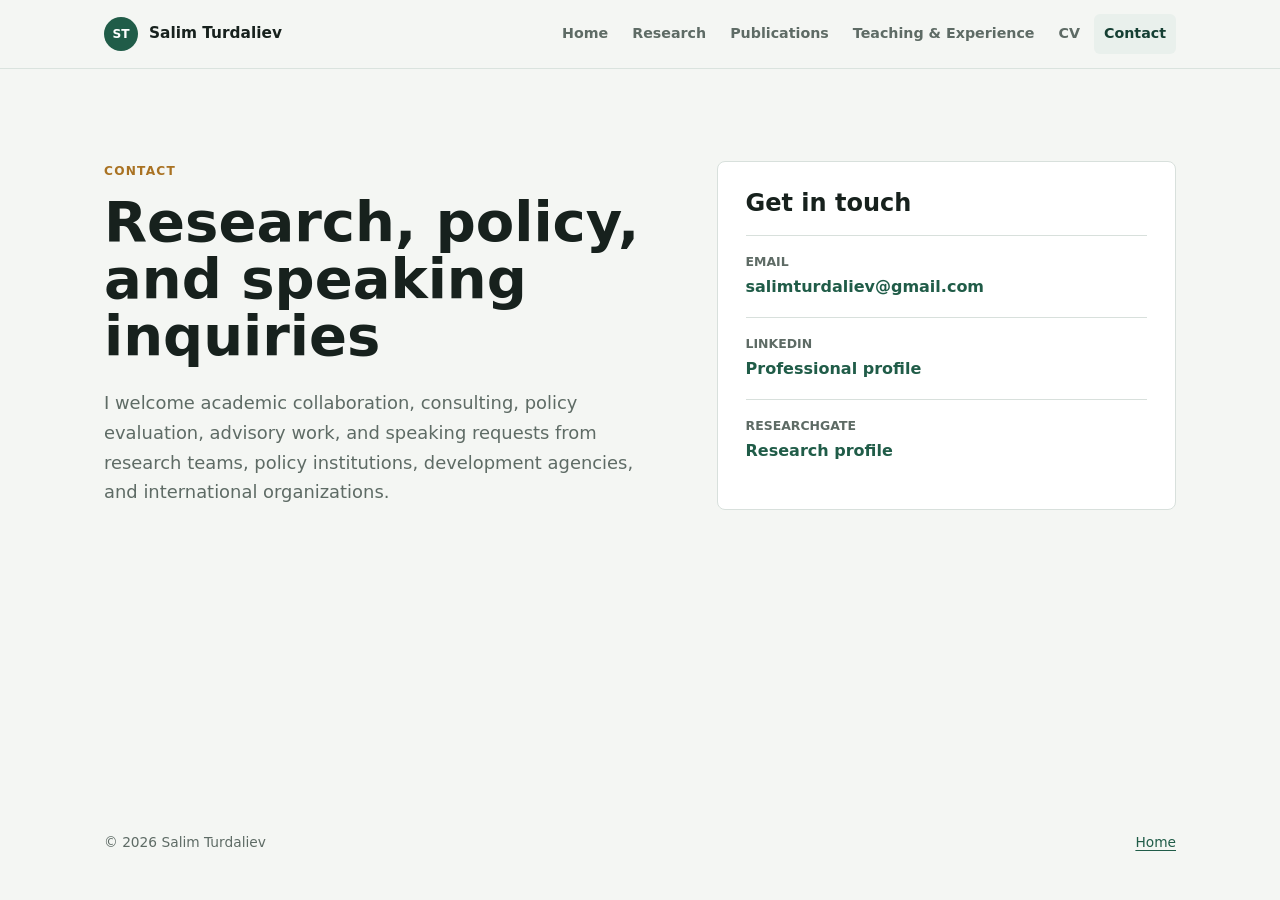
==== contact.html @ ae80848c "Add files via upload" ====
<!doctype html>
<html lang="en">
  <head><meta charset="utf-8"><meta name="viewport" content="width=device-width, initial-scale=1"><meta name="description" content="Contact Salim Turdaliev for research collaboration, policy analysis, consulting, and speaking inquiries."><title>Contact | Salim Turdaliev</title><link rel="icon" href="assets/favicon.svg" type="image/svg+xml"><link rel="stylesheet" href="styles.css?v=multipage-20260711"></head>
  <body>
    <a class="skip-link" href="#main">Skip to content</a>
    <header class="site-header"><nav class="nav" aria-label="Main navigation"><a class="brand" href="index.html"><span class="brand-mark" aria-hidden="true">ST</span><span>Salim Turdaliev</span></a><button class="nav-toggle" type="button" aria-expanded="false" aria-controls="nav-links"><span class="nav-toggle-bar"></span><span class="nav-toggle-bar"></span><span class="nav-toggle-bar"></span><span class="sr-only">Open menu</span></button><div class="nav-links" id="nav-links" data-nav-links><a href="index.html">Home</a><a href="research.html">Research</a><a href="publications.html">Publications</a><a href="teaching.html">Teaching &amp; Experience</a><a href="cv.html">CV</a><a class="active" aria-current="page" href="contact.html">Contact</a></div></nav></header>
    <main id="main" class="contact-page-main">
      <section class="contact-page section"><div><p class="eyebrow">Contact</p><h1>Research, policy, and speaking inquiries</h1><p>I welcome academic collaboration, consulting, policy evaluation, advisory work, and speaking requests from research teams, policy institutions, development agencies, and international organizations.</p></div><div class="contact-panel"><h2>Get in touch</h2><a class="contact-row" href="mailto:salimturdaliev@gmail.com"><span>Email</span><strong>salimturdaliev@gmail.com</strong></a><a class="contact-row" href="https://www.linkedin.com/in/salimturdaliev/" target="_blank" rel="noreferrer"><span>LinkedIn</span><strong>Professional profile</strong></a><a class="contact-row" href="https://www.researchgate.net/profile/Salim-Turdaliev" target="_blank" rel="noreferrer"><span>ResearchGate</span><strong>Research profile</strong></a></div></section>
    </main>
    <footer class="footer"><p>&copy; <span data-year></span> Salim Turdaliev</p><a href="index.html">Home</a></footer><script src="script.js"></script>
  </body>
</html>
---- styles.css ----
:root {
  --bg: #f4f6f3;
  --surface: #ffffff;
  --ink: #17211d;
  --muted: #5e6b65;
  --line: #d8e0dc;
  --forest: #205c48;
  --forest-dark: #153f33;
  --blue: #2c607b;
  --rust: #9c4f37;
  --gold: #a97222;
  --soft-green: #e9f0ec;
  --soft-blue: #e9f0f4;
  --soft-rust: #f5ebe7;
  --radius: 8px;
  --max-width: 1120px;
  --shadow: 0 20px 50px rgba(23, 33, 29, 0.1);
}

* {
  box-sizing: border-box;
}

html {
  scroll-behavior: smooth;
  scroll-padding-top: 76px;
}

body {
  margin: 0;
  background: var(--bg);
  color: var(--ink);
  font-family: Inter, ui-sans-serif, system-ui, -apple-system, BlinkMacSystemFont, "Segoe UI", sans-serif;
  line-height: 1.65;
}

img {
  display: block;
  max-width: 100%;
}

a {
  color: var(--forest);
  text-decoration-thickness: 0.08em;
  text-underline-offset: 0.22em;
}

a:hover {
  color: var(--blue);
}

h1,
h2,
h3,
h4,
p {
  margin-top: 0;
}

h1 {
  max-width: 700px;
  margin-bottom: 4px;
  font-size: clamp(3rem, 5.4vw, 4.8rem);
  line-height: 1.02;
  letter-spacing: 0;
}

h2 {
  margin-bottom: 18px;
  font-size: clamp(2rem, 3.6vw, 3.15rem);
  line-height: 1.12;
  letter-spacing: 0;
}

h3 {
  margin-bottom: 12px;
  font-size: 1.22rem;
  line-height: 1.35;
  letter-spacing: 0;
}

h4 {
  margin-bottom: 6px;
  font-size: 1.03rem;
  line-height: 1.42;
  letter-spacing: 0;
}

.skip-link,
.sr-only {
  position: absolute;
  width: 1px;
  height: 1px;
  padding: 0;
  margin: -1px;
  overflow: hidden;
  clip: rect(0, 0, 0, 0);
  white-space: nowrap;
  border: 0;
}

.skip-link:focus {
  width: auto;
  height: auto;
  margin: 14px;
  padding: 10px 14px;
  clip: auto;
  z-index: 30;
  border-radius: var(--radius);
  background: var(--ink);
  color: #fff;
}

.site-header {
  position: sticky;
  top: 0;
  z-index: 20;
  border-bottom: 1px solid rgba(216, 224, 220, 0.9);
  background: rgba(244, 246, 243, 0.94);
  backdrop-filter: blur(14px);
}

.nav {
  display: flex;
  align-items: center;
  justify-content: space-between;
  max-width: var(--max-width);
  min-height: 68px;
  margin: 0 auto;
  padding: 0 24px;
}

.brand {
  display: inline-flex;
  align-items: center;
  gap: 11px;
  color: var(--ink);
  font-size: 0.96rem;
  font-weight: 760;
  text-decoration: none;
}

.brand-mark {
  display: grid;
  width: 34px;
  height: 34px;
  place-items: center;
  border-radius: 50%;
  background: var(--forest);
  color: #fff;
  font-size: 0.76rem;
}

.nav-links {
  display: flex;
  align-items: center;
  gap: 4px;
}

.nav-links a {
  padding: 8px 10px;
  border-radius: 6px;
  color: var(--muted);
  font-size: 0.89rem;
  font-weight: 680;
  text-decoration: none;
}

.nav-links a:hover,
.nav-links a.active {
  background: var(--soft-green);
  color: var(--forest-dark);
}

.nav-toggle {
  display: none;
  width: 40px;
  height: 40px;
  padding: 0;
  border: 1px solid var(--line);
  border-radius: var(--radius);
  background: var(--surface);
}

.nav-toggle-bar {
  display: block;
  width: 17px;
  height: 2px;
  margin: 4px auto;
  background: var(--ink);
}

.section {
  max-width: var(--max-width);
  margin: 0 auto;
  padding: 88px 24px;
}

.hero {
  display: grid;
  grid-template-columns: minmax(0, 1.15fr) minmax(300px, 0.7fr);
  gap: 74px;
  align-items: center;
  min-height: min(720px, calc(100vh - 68px));
  padding-top: 64px;
  padding-bottom: 64px;
}

.hero-content {
  max-width: 670px;
}

.eyebrow {
  margin: 0 0 12px;
  color: var(--gold);
  font-size: 0.76rem;
  font-weight: 820;
  letter-spacing: 0.1em;
  text-transform: uppercase;
}

.degree {
  margin-bottom: 24px;
  color: var(--rust);
  font-size: 1.05rem;
  font-weight: 720;
}

.hero-copy {
  max-width: 640px;
  margin-bottom: 0;
  color: var(--muted);
  font-size: 1.18rem;
}

.hero-actions,
.contact-links,
.story-links {
  display: flex;
  flex-wrap: wrap;
  gap: 12px;
  margin-top: 28px;
}

.button {
  display: inline-flex;
  align-items: center;
  justify-content: center;
  min-height: 44px;
  padding: 10px 17px;
  border-radius: var(--radius);
  font-weight: 760;
  text-decoration: none;
  transition: transform 150ms ease, background 150ms ease, color 150ms ease;
}

.button:hover {
  transform: translateY(-1px);
}

.button.primary {
  background: var(--forest);
  color: #fff;
}

.button.primary:hover {
  background: var(--forest-dark);
  color: #fff;
}

.button.secondary {
  border: 1px solid var(--line);
  background: var(--surface);
  color: var(--forest-dark);
}

.portrait-panel {
  margin: 0;
}

.portrait-panel img {
  width: 100%;
  height: auto;
  border-radius: var(--radius);
  box-shadow: var(--shadow);
}

.portrait-panel figcaption {
  margin-top: 12px;
  color: var(--muted);
  font-size: 0.84rem;
  line-height: 1.45;
}

.signal-bar {
  display: grid;
  grid-template-columns: repeat(3, 1fr);
  max-width: var(--max-width);
  margin: 0 auto;
  overflow: hidden;
  border: 1px solid var(--line);
  border-radius: var(--radius);
  background: var(--line);
}

.signal-bar div {
  min-height: 104px;
  padding: 22px 24px;
  background: var(--surface);
}

.signal-bar strong,
.signal-bar span {
  display: block;
}

.signal-bar strong {
  margin-bottom: 5px;
  color: var(--forest-dark);
}

.signal-bar span {
  color: var(--muted);
  font-size: 0.9rem;
}

.two-column {
  display: grid;
  grid-template-columns: minmax(260px, 0.85fr) minmax(0, 1.15fr);
  gap: 76px;
}

.section-heading {
  max-width: 500px;
}

.section-heading.wide {
  max-width: 750px;
  margin-bottom: 36px;
}

#research .section-heading h2 {
  max-width: 620px;
  font-size: 2.35rem;
  line-height: 1.18;
}

.section-intro,
.prose p,
.profile-columns p,
.media-item p,
.contact-inner p {
  color: var(--muted);
}

.prose p {
  font-size: 1.04rem;
}

.section-band {
  max-width: none;
  border-top: 1px solid var(--line);
  border-bottom: 1px solid var(--line);
  background: var(--soft-green);
}

.section-band > * {
  max-width: var(--max-width);
  margin-right: auto;
  margin-left: auto;
}

.research-list {
  display: grid;
  max-width: var(--max-width);
  overflow: hidden;
  border: 1px solid var(--line);
  border-radius: var(--radius);
  background: var(--surface);
}

.research-story + .research-story {
  border-top: 1px solid var(--line);
}

.research-story summary {
  display: grid;
  grid-template-columns: 54px minmax(0, 1fr) auto;
  gap: 18px;
  align-items: center;
  min-height: 116px;
  padding: 22px 26px;
  cursor: pointer;
  list-style: none;
}

.research-story summary::-webkit-details-marker {
  display: none;
}

.research-story summary:hover {
  background: #f8faf8;
}

.research-story[open] summary {
  background: var(--soft-blue);
}

.story-number {
  color: var(--rust);
  font-size: 0.86rem;
  font-weight: 820;
}

.research-story summary small,
.research-story summary strong {
  display: block;
}

.research-story summary small,
.tag {
  margin-bottom: 4px;
  color: var(--blue);
  font-size: 0.72rem;
  font-weight: 820;
  letter-spacing: 0.08em;
  text-transform: uppercase;
}

.research-story summary strong {
  font-size: 1.14rem;
  line-height: 1.35;
}

.summary-action {
  color: var(--forest);
  font-size: 0.86rem;
  font-weight: 760;
}

.research-story[open] .summary-action::after {
  content: " less";
}

.research-story:not([open]) .summary-action::after {
  content: " more";
}

.story-body {
  max-width: 780px;
  margin: 0 auto;
  padding: 42px 30px 48px;
}

.story-body .lead {
  color: var(--rust);
  font-size: 1.18rem;
  font-weight: 680;
}

.story-body p,
.story-body li {
  color: var(--muted);
}

.story-body h3 {
  margin-top: 28px;
}

.story-body li + li {
  margin-top: 8px;
}

.story-links a {
  font-weight: 720;
}

.brief-cta {
  display: inline-flex;
  margin-top: 12px;
  padding: 9px 14px;
  border-radius: var(--radius);
  background: var(--forest);
  color: #fff;
  font-size: 0.92rem;
  font-weight: 760;
  text-decoration: none;
}

.brief-cta:hover {
  background: var(--forest-dark);
  color: #fff;
}

.publication-group + .publication-group {
  margin-top: 48px;
}

.publication-group > h3 {
  margin-bottom: 18px;
}

.publication-list {
  display: grid;
  overflow: hidden;
  border: 1px solid var(--line);
  border-radius: var(--radius);
  background: var(--surface);
}

.publication {
  display: grid;
  grid-template-columns: 74px minmax(0, 1fr);
  gap: 20px;
  padding: 20px 24px;
}

.publication + .publication {
  border-top: 1px solid var(--line);
}

.publication.featured {
  box-shadow: inset 4px 0 0 var(--rust);
  background: var(--soft-rust);
}

.publication time {
  color: var(--forest);
  font-weight: 820;
}

.publication p {
  margin-bottom: 5px;
  color: var(--muted);
  font-size: 0.93rem;
}

.publication a {
  font-size: 0.9rem;
  font-weight: 720;
}

.supporting-work {
  display: grid;
  grid-template-columns: repeat(3, 1fr);
  gap: 18px;
}

.supporting-work > div,
.expertise-grid article,
.media-item,
.teaching-block,
.supervision {
  border: 1px solid var(--line);
  border-radius: var(--radius);
  background: var(--surface);
}

.supporting-work > div {
  padding: 22px;
}

.plain-list {
  display: grid;
  gap: 14px;
  margin: 0;
  padding: 0;
  list-style: none;
}

.plain-list li {
  color: var(--muted);
  font-size: 0.91rem;
}

.plain-list span {
  display: block;
  color: var(--rust);
  font-size: 0.78rem;
  font-weight: 820;
}

.expertise-grid {
  display: grid;
  grid-template-columns: repeat(3, 1fr);
  gap: 16px;
  max-width: var(--max-width);
}

.expertise-grid article {
  padding: 24px;
}

.expertise-grid article:nth-child(2) {
  border-top: 4px solid var(--rust);
}

.expertise-grid article:nth-child(3) {
  border-top: 4px solid var(--blue);
}

.expertise-grid p {
  margin-bottom: 0;
  color: var(--muted);
  font-size: 0.94rem;
}

.profile-columns {
  display: grid;
  grid-template-columns: 1.1fr 0.9fr;
  gap: 44px;
  max-width: var(--max-width);
  margin-top: 48px;
}

.media-item {
  padding: 24px;
}

.media-item a {
  font-weight: 720;
}

.archive-grid {
  display: grid;
  grid-template-columns: repeat(2, 1fr);
  gap: 16px;
  max-width: var(--max-width);
  margin-top: 48px;
}

.archive {
  align-self: start;
  border: 1px solid var(--line);
  border-radius: var(--radius);
  background: var(--surface);
}

.archive summary {
  padding: 20px 22px;
  cursor: pointer;
  color: var(--forest-dark);
  font-weight: 780;
}

.archive[open] summary {
  border-bottom: 1px solid var(--line);
}

.archive-title {
  padding: 20px 22px;
  margin: 0;
  border-bottom: 1px solid var(--line);
  color: var(--forest-dark);
  font-size: 1rem;
  font-weight: 780;
}

.timeline,
.conference-list {
  margin: 0;
  padding: 22px;
}

.timeline,
.conference-list {
  display: grid;
  gap: 16px;
  list-style: none;
}

.timeline li,
.conference-list li {
  display: grid;
  grid-template-columns: 68px 1fr;
  gap: 12px;
}

.timeline time,
.conference-list time {
  color: var(--rust);
  font-size: 0.82rem;
  font-weight: 820;
}

.timeline span,
.conference-list span {
  min-width: 0;
  color: var(--muted);
  font-size: 0.89rem;
  overflow-wrap: anywhere;
}

.teaching-grid {
  display: grid;
  grid-template-columns: repeat(2, 1fr);
  gap: 16px;
}

.teaching-block {
  padding: 26px;
}

.teaching-block ul {
  display: grid;
  gap: 16px;
  margin: 0;
  padding: 0;
  list-style: none;
}

.teaching-block strong,
.teaching-block span {
  display: block;
}

.teaching-block span {
  color: var(--muted);
  font-size: 0.88rem;
}

.supervision {
  margin-top: 16px;
  padding: 24px 26px;
}

.supervision p {
  margin-bottom: 0;
  color: var(--muted);
}

.contact-section {
  background: var(--ink);
  color: #fff;
}

.contact-inner {
  display: grid;
  grid-template-columns: 1fr 1fr;
  gap: 70px;
  max-width: var(--max-width);
  margin: 0 auto;
  padding: 72px 24px;
}

.contact-inner h2 {
  margin-bottom: 0;
}

.contact-inner .eyebrow {
  color: #e3ae5b;
}

.contact-inner p {
  color: #c8d2cd;
}

.contact-links {
  align-items: center;
}

.contact-links a:not(.button) {
  color: #dbe7e1;
}

.button.light {
  background: #fff;
  color: var(--ink);
}

.footer {
  display: flex;
  align-items: center;
  justify-content: space-between;
  gap: 18px;
  max-width: var(--max-width);
  margin: 0 auto;
  padding: 26px 24px 34px;
  color: var(--muted);
  font-size: 0.86rem;
}

.footer p {
  margin: 0;
}

.brief-main {
  max-width: 980px;
  margin: 0 auto;
  padding: 46px 24px 88px;
}

.back-link {
  display: inline-block;
  margin-bottom: 34px;
  color: var(--muted);
  font-size: 0.9rem;
  font-weight: 700;
}

.brief-hero {
  padding-bottom: 52px;
  border-bottom: 1px solid var(--line);
}

.brief-title {
  max-width: 900px;
  margin-bottom: 20px;
  font-size: 4rem;
  line-height: 1.04;
}

.brief-deck {
  max-width: 770px;
  margin-bottom: 28px;
  color: var(--muted);
  font-size: 1.24rem;
  line-height: 1.55;
}

.brief-facts {
  display: flex;
  flex-wrap: wrap;
  gap: 0;
  border-top: 1px solid var(--line);
  border-bottom: 1px solid var(--line);
}

.brief-facts span {
  padding: 11px 18px 11px 0;
  margin-right: 18px;
  color: var(--forest-dark);
  font-size: 0.84rem;
  font-weight: 720;
}

.brief-image {
  margin: 38px 0 0;
}

.brief-image img {
  display: block;
  width: 100%;
  height: auto;
  border-radius: 8px;
  box-shadow: 0 18px 48px rgba(15, 42, 35, 0.12);
}

.brief-image figcaption {
  margin-top: 10px;
  color: var(--muted);
  font-size: 0.82rem;
  line-height: 1.5;
}

.brief-article {
  max-width: 760px;
  margin: 0 auto;
  padding-top: 54px;
}

.brief-article p,
.brief-article li {
  color: var(--muted);
  font-size: 1.02rem;
}

.brief-article h2 {
  margin-top: 46px;
  margin-bottom: 14px;
  font-size: 1.72rem;
  line-height: 1.2;
}

.brief-opening {
  color: var(--ink) !important;
  font-size: 1.3rem !important;
  line-height: 1.55;
}

.finding-box {
  margin: 34px 0;
  padding: 22px 24px;
  border-left: 4px solid var(--rust);
  background: var(--soft-rust);
}

.finding-box strong {
  display: block;
  margin-bottom: 6px;
  color: var(--rust);
  font-size: 0.78rem;
  letter-spacing: 0.08em;
  text-transform: uppercase;
}

.finding-box p {
  margin-bottom: 0;
  color: var(--ink);
}

.finding-grid {
  display: grid;
  grid-template-columns: repeat(3, 1fr);
  gap: 12px;
  margin: 28px 0 38px;
}

.finding-grid > div {
  padding: 20px;
  border: 1px solid var(--line);
  border-radius: var(--radius);
  background: var(--surface);
}

.finding-grid strong {
  display: block;
  margin-bottom: 10px;
  color: var(--rust);
  font-size: 1.05rem;
}

.finding-grid p {
  margin-bottom: 0;
  font-size: 0.9rem;
}

.brief-points {
  display: grid;
  gap: 14px;
  padding-left: 22px;
}

.brief-reference {
  margin-top: 58px;
  padding-top: 4px;
  border-top: 1px solid var(--line);
}

.brief-reference ul {
  display: grid;
  gap: 14px;
  padding-left: 22px;
}

.brief-reference li {
  font-size: 0.92rem;
}

.brief-nav {
  display: grid;
  grid-template-columns: repeat(2, 1fr);
  gap: 14px;
  margin-top: 72px;
  padding-top: 28px;
  border-top: 1px solid var(--line);
}

.brief-nav a {
  min-height: 108px;
  padding: 20px;
  border: 1px solid var(--line);
  border-radius: var(--radius);
  background: var(--surface);
  text-decoration: none;
}

.brief-nav span,
.brief-nav strong {
  display: block;
}

.brief-nav span {
  margin-bottom: 7px;
  color: var(--rust);
  font-size: 0.75rem;
  font-weight: 800;
  letter-spacing: 0.07em;
  text-transform: uppercase;
}

.brief-nav strong {
  color: var(--forest-dark);
  line-height: 1.35;
}

@media (max-width: 980px) {
  .hero,
  .two-column,
  .profile-columns,
  .contact-inner {
    grid-template-columns: 1fr;
  }

  .hero {
    min-height: 0;
    gap: 42px;
  }

  .portrait-panel {
    max-width: 460px;
  }

  .supporting-work,
  .expertise-grid {
    grid-template-columns: 1fr;
  }

  .two-column,
  .contact-inner {
    gap: 32px;
  }
}

@media (max-width: 780px) {
  html {
    scroll-padding-top: 64px;
  }

  .nav {
    min-height: 64px;
  }

  .nav-toggle {
    display: block;
  }

  .nav-links {
    position: absolute;
    top: 64px;
    right: 14px;
    left: 14px;
    display: none;
    flex-direction: column;
    align-items: stretch;
    gap: 0;
    padding: 8px;
    border: 1px solid var(--line);
    border-radius: var(--radius);
    background: var(--surface);
    box-shadow: var(--shadow);
  }

  .nav-links.open {
    display: flex;
  }

  .nav-links a {
    padding: 11px 12px;
  }

  .section {
    padding: 64px 18px;
  }

  .hero {
    padding-top: 48px;
  }

  h1 {
    font-size: clamp(2.7rem, 14vw, 4rem);
  }

  .hero-copy {
    font-size: 1.04rem;
  }

  #research .section-heading h2 {
    font-size: 2rem;
  }

  .signal-bar {
    grid-template-columns: 1fr;
    margin-right: 18px;
    margin-left: 18px;
  }

  .signal-bar div {
    min-height: 0;
  }

  .research-story summary {
    grid-template-columns: 34px minmax(0, 1fr);
    gap: 10px;
    padding: 20px 16px;
  }

  .summary-action {
    display: none;
  }

  .story-body {
    padding: 30px 18px 38px;
  }

  .publication {
    grid-template-columns: 1fr;
    gap: 6px;
    padding: 18px;
  }

  .archive-grid,
  .teaching-grid {
    grid-template-columns: 1fr;
  }

  .timeline li,
  .conference-list li {
    grid-template-columns: 58px 1fr;
  }

  .contact-inner {
    padding: 58px 18px;
  }

  .brief-main {
    padding: 34px 18px 64px;
  }

  .brief-hero {
    padding-bottom: 40px;
  }

  .brief-title {
    font-size: 2.35rem;
  }

  .brief-deck {
    font-size: 1.08rem;
  }

  .brief-facts {
    display: grid;
  }

  .brief-facts span {
    padding: 8px 0;
    margin: 0;
  }

  .brief-article {
    padding-top: 42px;
  }

  .finding-grid,
  .brief-nav {
    grid-template-columns: 1fr;
  }

  .footer {
    padding-right: 18px;
    padding-left: 18px;
  }
}

@media (prefers-reduced-motion: reduce) {
  *,
  *::before,
  *::after {
    scroll-behavior: auto !important;
    transition-duration: 0.01ms !important;
    animation-duration: 0.01ms !important;
    animation-iteration-count: 1 !important;
  }
}

/* Multi-page structure */
.home-hero h1 {
  font-size: 4rem;
}

.home-section {
  padding-top: 76px;
  padding-bottom: 76px;
}

.overview-grid {
  display: grid;
  grid-template-columns: repeat(2, minmax(0, 1fr));
  gap: 16px;
  max-width: var(--max-width);
}

.overview-card {
  min-height: 238px;
  padding: 26px;
  border: 1px solid var(--line);
  border-radius: var(--radius);
  background: var(--surface);
  color: var(--ink);
  text-decoration: none;
}

.overview-card:hover {
  border-color: #b7c8c0;
  color: var(--ink);
  box-shadow: 0 14px 34px rgba(23, 33, 29, 0.08);
}

.overview-card p {
  color: var(--muted);
}

.text-link,
.section-link {
  color: var(--forest);
  font-weight: 760;
}

.section-link {
  display: inline-block;
  margin-top: 26px;
}

.compact-publications {
  max-width: 920px;
}

.page-hero {
  padding-top: 78px;
  padding-bottom: 56px;
  border-bottom: 1px solid var(--line);
}

.page-hero h1 {
  max-width: 820px;
  margin-bottom: 20px;
  font-size: 3.5rem;
  line-height: 1.08;
}

.page-hero > p:last-child {
  max-width: 760px;
  margin-bottom: 0;
  color: var(--muted);
  font-size: 1.16rem;
}

.page-content {
  padding-top: 64px;
}

.page-content .publication-group > h2 {
  font-size: 2rem;
}

.research-page-list {
  display: grid;
  gap: 56px;
  padding-top: 64px;
}

.research-card {
  display: grid;
  grid-template-columns: minmax(280px, 0.9fr) minmax(0, 1.1fr);
  gap: 44px;
  align-items: center;
  padding-bottom: 56px;
  border-bottom: 1px solid var(--line);
}

.research-card:last-child {
  padding-bottom: 0;
  border-bottom: 0;
}

.research-card figure {
  margin: 0;
}

.research-card img {
  width: 100%;
  height: auto;
  border-radius: var(--radius);
  box-shadow: var(--shadow);
}

.research-card h2 {
  margin-top: 8px;
  font-size: 2rem;
}

.research-card p {
  color: var(--muted);
}

.page-cta {
  display: flex;
  align-items: center;
  justify-content: space-between;
  gap: 32px;
  max-width: var(--max-width);
  margin: 24px auto 0;
  padding: 42px 24px;
  background: var(--ink);
  color: #fff;
}

.page-cta h2 {
  margin-bottom: 0;
  font-size: 2rem;
}

.cv-grid {
  display: grid;
  grid-template-columns: repeat(2, minmax(0, 1fr));
  gap: 20px;
  padding-top: 64px;
}

.cv-option {
  padding: 34px;
  border: 1px solid var(--line);
  border-radius: var(--radius);
  background: var(--surface);
}

.cv-option h2 {
  margin-top: 8px;
  font-size: 2rem;
}

.cv-option p {
  min-height: 82px;
  color: var(--muted);
}

.cv-summary {
  margin-top: 24px;
}

.contact-page-main {
  min-height: calc(100vh - 164px);
}

.contact-page {
  display: grid;
  grid-template-columns: minmax(0, 1fr) minmax(360px, 0.85fr);
  gap: 72px;
  align-items: start;
  padding-top: 92px;
}

.contact-page h1 {
  margin-bottom: 24px;
  font-size: 3.5rem;
}

.contact-page > div > p:last-child {
  max-width: 620px;
  color: var(--muted);
  font-size: 1.12rem;
}

.contact-panel {
  padding: 28px;
  border: 1px solid var(--line);
  border-radius: var(--radius);
  background: var(--surface);
}

.contact-panel h2 {
  font-size: 1.5rem;
}

.contact-row {
  display: grid;
  gap: 2px;
  padding: 16px 0;
  border-top: 1px solid var(--line);
  text-decoration: none;
}

.contact-row span {
  color: var(--muted);
  font-size: 0.78rem;
  font-weight: 760;
  text-transform: uppercase;
}

.contact-row strong {
  overflow-wrap: anywhere;
}

.page-jump-links {
  display: flex;
  flex-wrap: wrap;
  gap: 10px;
  margin-top: 28px;
}

.page-jump-links a {
  padding: 7px 11px;
  border: 1px solid var(--line);
  border-radius: 6px;
  background: var(--surface);
  font-size: 0.86rem;
  font-weight: 720;
  text-decoration: none;
}

.experience-section {
  padding-top: 64px;
}

.experience-archives {
  display: grid;
  grid-template-columns: minmax(0, 0.85fr) minmax(0, 1.15fr);
  gap: 18px;
  align-items: start;
}

.experience-archives .archive-title {
  font-size: 1.08rem;
}

@media (max-width: 980px) {
  .research-card,
  .contact-page,
  .experience-archives {
    grid-template-columns: 1fr;
  }

  .research-card figure {
    max-width: 720px;
  }
}

@media (max-width: 780px) {
  .home-hero h1,
  .page-hero h1,
  .contact-page h1 {
    font-size: 2.6rem;
  }

  .overview-grid,
  .cv-grid {
    grid-template-columns: 1fr;
  }

  .overview-card {
    min-height: 0;
  }

  .research-card {
    gap: 26px;
    padding-bottom: 42px;
  }

  .research-card h2 {
    font-size: 1.72rem;
  }

  .page-cta {
    align-items: flex-start;
    flex-direction: column;
    margin-top: 0;
    padding: 34px 18px;
  }

  .cv-option p {
    min-height: 0;
  }

  .contact-page {
    gap: 40px;
    padding-top: 64px;
  }
}
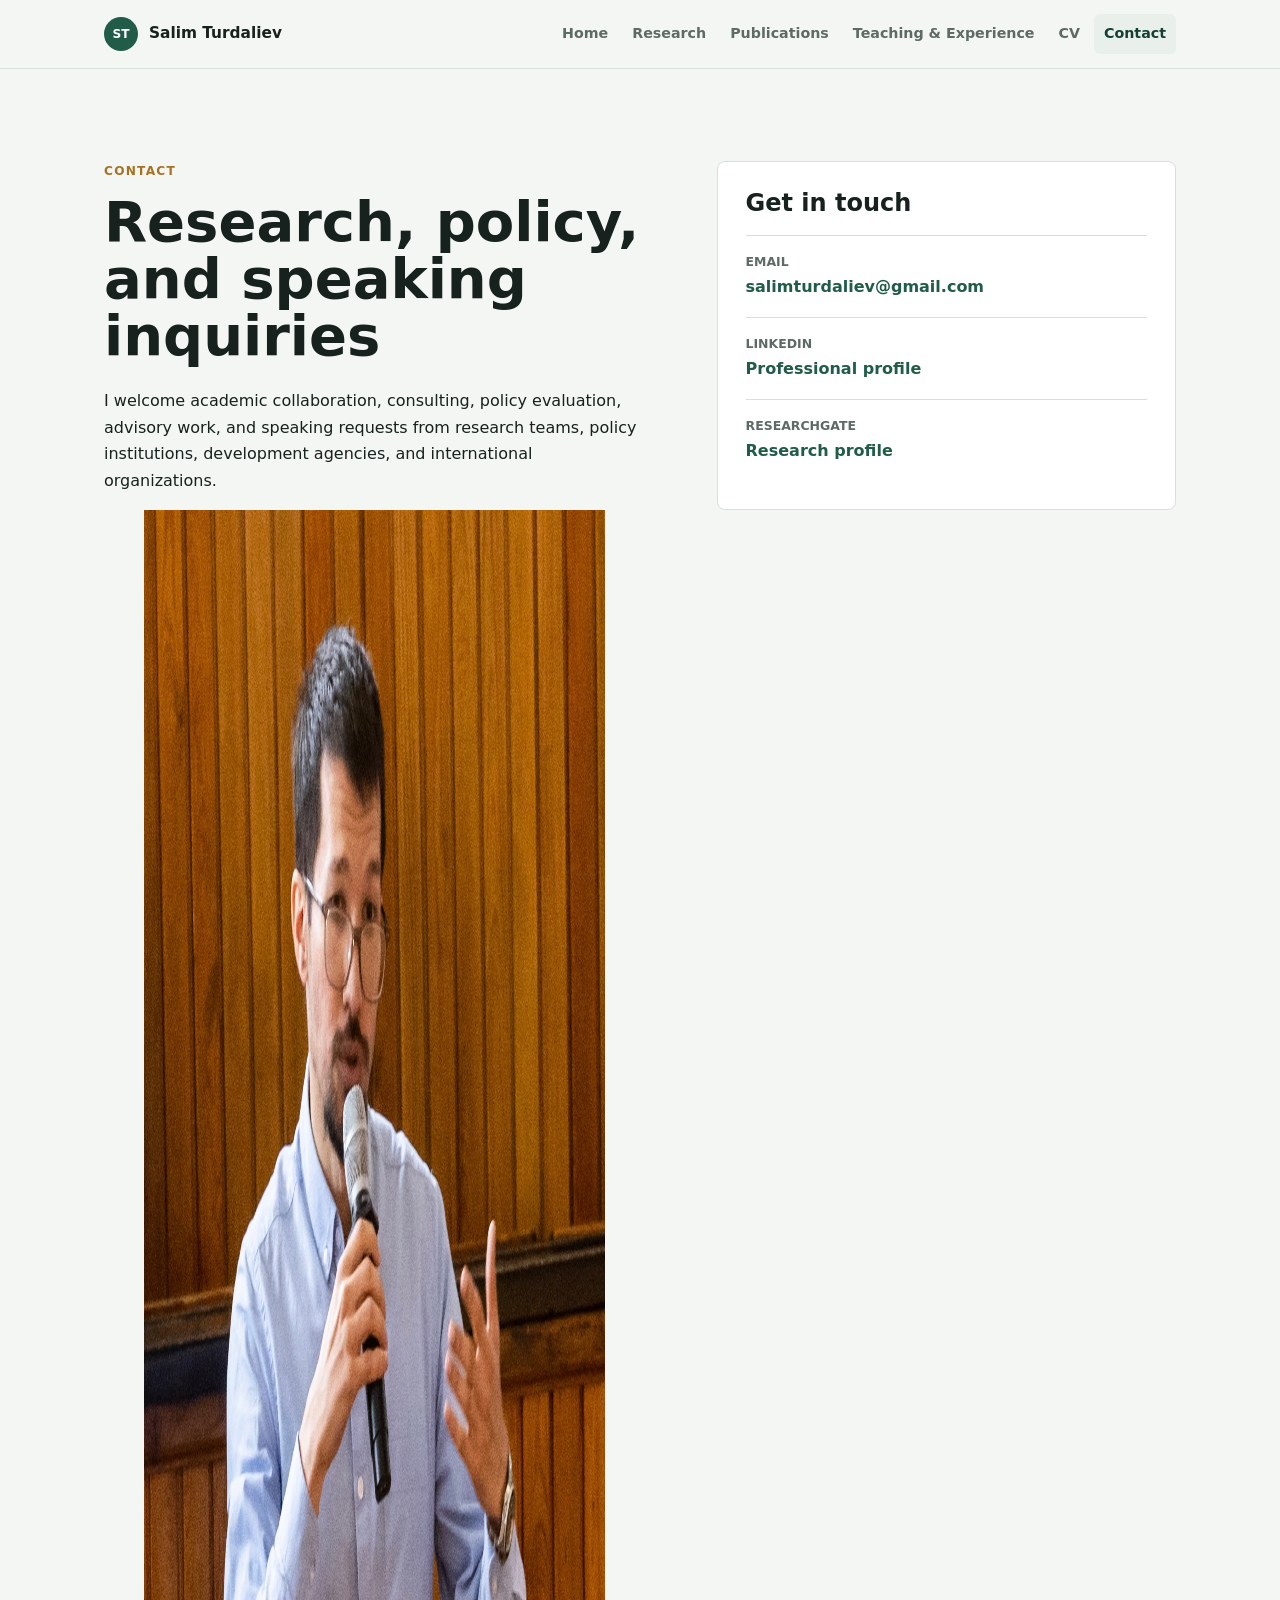
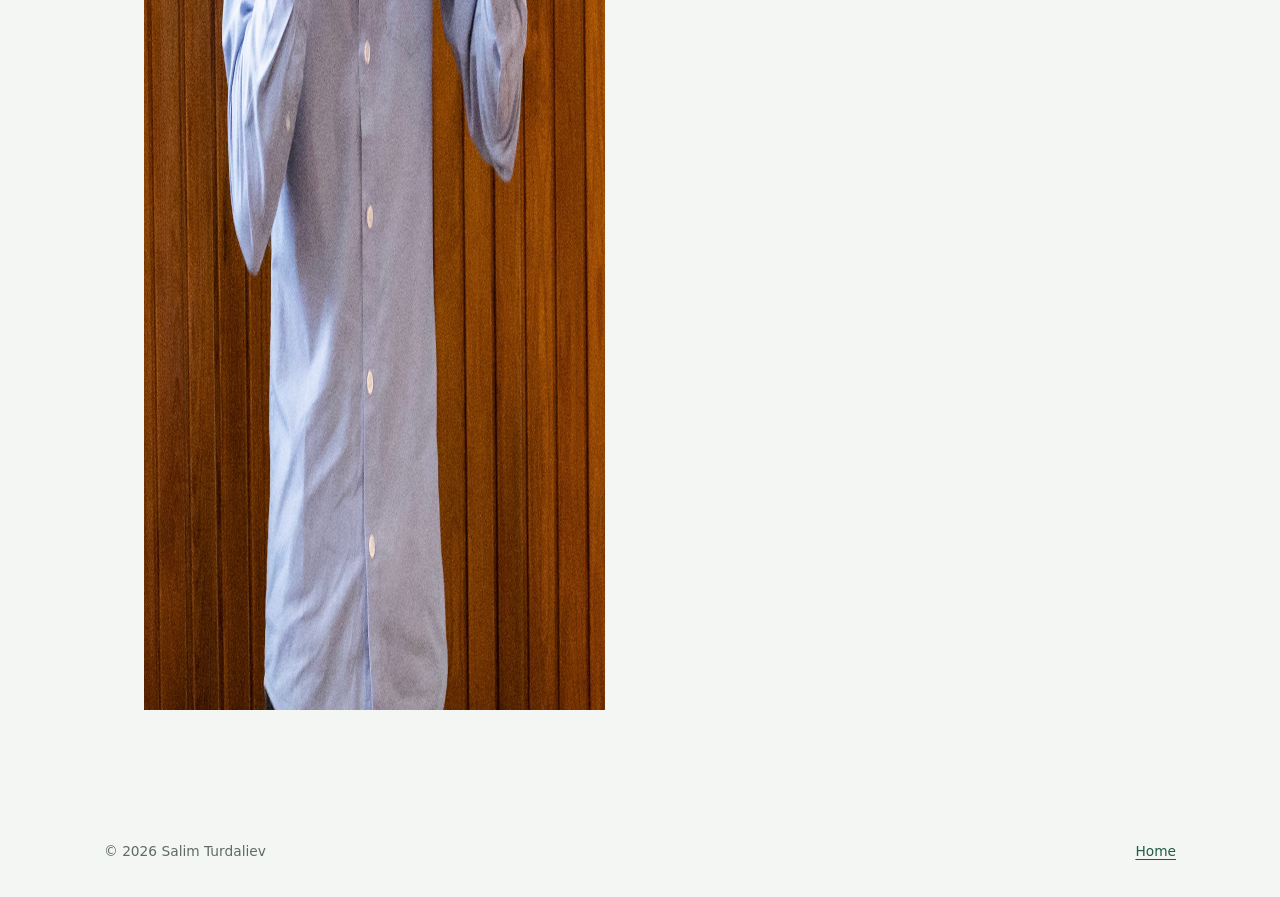
==== commit 6b0d8031: "Add files via upload" ====
--- a/contact.html
+++ b/contact.html
@@ -1,11 +1,11 @@
 <!doctype html>
 <html lang="en">
-  <head><meta charset="utf-8"><meta name="viewport" content="width=device-width, initial-scale=1"><meta name="description" content="Contact Salim Turdaliev for research collaboration, policy analysis, consulting, and speaking inquiries."><title>Contact | Salim Turdaliev</title><link rel="icon" href="assets/favicon.svg" type="image/svg+xml"><link rel="stylesheet" href="styles.css?v=multipage-20260711"></head>
+  <head><meta charset="utf-8"><meta name="viewport" content="width=device-width, initial-scale=1"><meta name="description" content="Contact Salim Turdaliev for research collaboration, policy analysis, consulting, and speaking inquiries."><title>Contact | Salim Turdaliev</title><link rel="icon" href="assets/favicon.svg" type="image/svg+xml"><link rel="stylesheet" href="styles.css?v=photos-20260711"></head>
   <body>
     <a class="skip-link" href="#main">Skip to content</a>
     <header class="site-header"><nav class="nav" aria-label="Main navigation"><a class="brand" href="index.html"><span class="brand-mark" aria-hidden="true">ST</span><span>Salim Turdaliev</span></a><button class="nav-toggle" type="button" aria-expanded="false" aria-controls="nav-links"><span class="nav-toggle-bar"></span><span class="nav-toggle-bar"></span><span class="nav-toggle-bar"></span><span class="sr-only">Open menu</span></button><div class="nav-links" id="nav-links" data-nav-links><a href="index.html">Home</a><a href="research.html">Research</a><a href="publications.html">Publications</a><a href="teaching.html">Teaching &amp; Experience</a><a href="cv.html">CV</a><a class="active" aria-current="page" href="contact.html">Contact</a></div></nav></header>
     <main id="main" class="contact-page-main">
-      <section class="contact-page section"><div><p class="eyebrow">Contact</p><h1>Research, policy, and speaking inquiries</h1><p>I welcome academic collaboration, consulting, policy evaluation, advisory work, and speaking requests from research teams, policy institutions, development agencies, and international organizations.</p></div><div class="contact-panel"><h2>Get in touch</h2><a class="contact-row" href="mailto:salimturdaliev@gmail.com"><span>Email</span><strong>salimturdaliev@gmail.com</strong></a><a class="contact-row" href="https://www.linkedin.com/in/salimturdaliev/" target="_blank" rel="noreferrer"><span>LinkedIn</span><strong>Professional profile</strong></a><a class="contact-row" href="https://www.researchgate.net/profile/Salim-Turdaliev" target="_blank" rel="noreferrer"><span>ResearchGate</span><strong>Research profile</strong></a></div></section>
+      <section class="contact-page section"><div class="contact-page-copy"><p class="eyebrow">Contact</p><h1>Research, policy, and speaking inquiries</h1><p>I welcome academic collaboration, consulting, policy evaluation, advisory work, and speaking requests from research teams, policy institutions, development agencies, and international organizations.</p><figure class="documentary-photo contact-photo"><img src="assets/salim-speaking-event.jpg" alt="Salim Turdaliev speaking into a microphone at an academic event." width="1763" height="1800"></figure></div><div class="contact-panel"><h2>Get in touch</h2><a class="contact-row" href="mailto:salimturdaliev@gmail.com"><span>Email</span><strong>salimturdaliev@gmail.com</strong></a><a class="contact-row" href="https://www.linkedin.com/in/salimturdaliev/" target="_blank" rel="noreferrer"><span>LinkedIn</span><strong>Professional profile</strong></a><a class="contact-row" href="https://www.researchgate.net/profile/Salim-Turdaliev" target="_blank" rel="noreferrer"><span>ResearchGate</span><strong>Research profile</strong></a></div></section>
     </main>
     <footer class="footer"><p>&copy; <span data-year></span> Salim Turdaliev</p><a href="index.html">Home</a></footer><script src="script.js"></script>
   </body>
